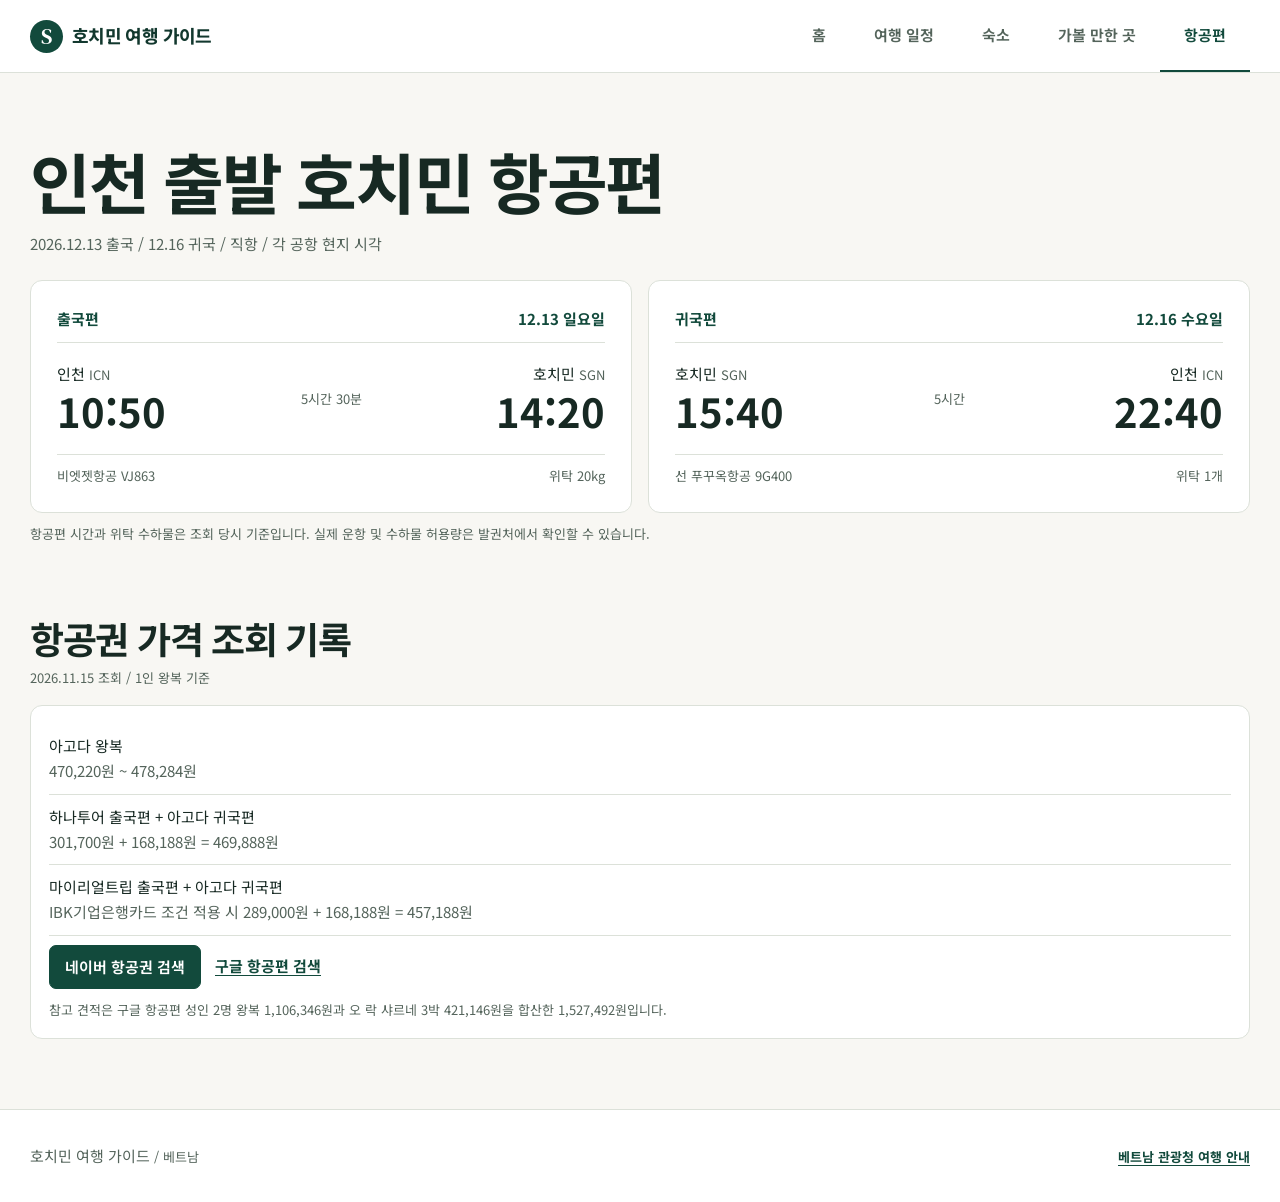
==== docs/flights.html @ 7d4fb08b "feat: 호치민 여행 가이드와 숙소 비교 개편" ====
<!doctype html>
<html lang="ko">
<head>
  <meta charset="utf-8">
  <meta name="viewport" content="width=device-width, initial-scale=1">
  <meta name="description" content="인천과 호치민 왕복 직항의 항공편과 가격 조회 기록입니다.">
  <meta name="robots" content="noindex">
  <meta name="theme-color" content="#f8f7f3">
  <meta property="og:title" content="인천 출발 호치민 항공편 | 호치민 여행 가이드">
  <meta property="og:description" content="인천과 호치민 왕복 직항의 항공편과 가격 조회 기록입니다.">
  <meta property="og:type" content="website">
  <meta property="og:url" content="https://mannomi.github.io/trip/flights.html">
  <meta property="og:image" content="https://mannomi.github.io/trip/assets/saigon-skyline.webp">
  <link rel="canonical" href="https://mannomi.github.io/trip/flights.html">
  <title>인천 출발 호치민 항공편 | 호치민 여행 가이드</title>
  <link rel="icon" href="./assets/favicon.svg" type="image/svg+xml">
  <link rel="preconnect" href="https://fonts.googleapis.com">
  <link rel="preconnect" href="https://fonts.gstatic.com" crossorigin>
  <link href="https://fonts.googleapis.com/css2?family=DM+Serif+Text&amp;family=Noto+Sans+KR:wght@400..800&amp;display=swap" rel="stylesheet">
  <link rel="stylesheet" href="./styles.css?v=5">

</head>
<body>
  <a href="#content" class="skip">본문 바로가기</a>
  <header class="site-header" id="top">
    <div class="shell header-inner">
      <a class="brand" href="./index.html"><span class="brand-mark" aria-hidden="true">S</span> 호치민 여행 가이드</a>
      <nav class="site-nav" aria-label="주 메뉴">
        <a href="./index.html">홈</a>
        <a href="./itinerary.html">여행 일정</a>
        <a href="./hotels.html">숙소</a>
        <a href="./places.html">가볼 만한 곳</a>
        <a href="./flights.html" aria-current="page">항공편</a>
      </nav>
    </div>
  </header>
  <main id="content">
    <section class="shell page-intro" id="flights" aria-labelledby="page-title">
      <h1 id="page-title">인천 출발 호치민 항공편</h1>
      <p>2026.12.13 출국 / 12.16 귀국 / 직항 / 각 공항 현지 시각</p>
    </section>
    <section class="shell" aria-label="왕복 직항 항공편">
      <div class="tickets">
      <article class="ticket">
        <div class="ticket-head"><p>출국편</p><time datetime="2026-12-13">12.13 일요일</time></div>
        <div class="route">
          <div class="airport"><p>인천 <span>ICN</span></p><time datetime="2026-12-13T10:50:00+09:00">10:50</time></div>
          <p class="route-line">5시간 30분</p>
          <div class="airport"><p>호치민 <span>SGN</span></p><time datetime="2026-12-13T14:20:00+07:00">14:20</time></div>
        </div>
        <div class="ticket-foot"><p>비엣젯항공 VJ863</p><p>위탁 20kg</p></div>
      </article>
      <article class="ticket">
        <div class="ticket-head"><p>귀국편</p><time datetime="2026-12-16">12.16 수요일</time></div>
        <div class="route">
          <div class="airport"><p>호치민 <span>SGN</span></p><time datetime="2026-12-16T15:40:00+07:00">15:40</time></div>
          <p class="route-line">5시간</p>
          <div class="airport"><p>인천 <span>ICN</span></p><time datetime="2026-12-16T22:40:00+09:00">22:40</time></div>
        </div>
        <div class="ticket-foot"><p>선 푸꾸옥항공 9G400</p><p>위탁 1개</p></div>
      </article>
      </div>
      <p class="data-note">항공편 시간과 위탁 수하물은 조회 당시 기준입니다. 실제 운항 및 수하물 허용량은 발권처에서 확인할 수 있습니다.</p>
    </section>
    <section class="shell section" aria-labelledby="airfare-title">
      <div class="section-heading"><div><h2 id="airfare-title">항공권 가격 조회 기록</h2><p class="meta">2026.11.15 조회 / 1인 왕복 기준</p></div></div>
      <div class="book-panel fare-body">
        <dl>
          <div><dt>아고다 왕복</dt><dd>470,220원 ~ 478,284원</dd></div>
          <div><dt>하나투어 출국편 + 아고다 귀국편</dt><dd>301,700원 + 168,188원 = 469,888원</dd></div>
          <div><dt>마이리얼트립 출국편 + 아고다 귀국편</dt><dd>IBK기업은행카드 조건 적용 시 289,000원 + 168,188원 = 457,188원</dd></div>
        </dl>
        <div class="actions"><a class="button primary" href="https://flight.naver.com/flights/international/ICN-SGN-20261213/SGN-ICN-20261216?adult=1&amp;isDirect=true&amp;fareType=Y">네이버 항공권 검색</a> <a class="text-link" href="https://www.google.com/travel/flights?q=Flights+to+SGN+from+ICN+from+2026-12-13+through+2026-12-16+for+2+adults&amp;curr=KRW&amp;hl=ko&amp;gl=KR">구글 항공편 검색</a></div>
        <p class="data-note">참고 견적은 구글 항공편 성인 2명 왕복 1,106,346원과 오 락 샤르네 3박 421,146원을 합산한 1,527,492원입니다.</p>
      </div>
    </section>
  </main>
  <footer class="footer">
    <div class="shell footer-inner">
      <p>호치민 여행 가이드 <span class="meta">/ 베트남</span></p>
      <a class="text-link" href="https://vietnam.travel/things-to-do/ho-chi-minh-city-itinerary/">베트남 관광청 여행 안내</a>
    </div>
  </footer>
</body>
</html>
---- docs/styles.css ----
:root {
  color-scheme: light;
  --paper: #f8f7f3;
  --white: #fff;
  --ink: #172923;
  --muted: #54645b;
  --rule: #dce1d9;
  --forest: #124a3c;
  --deep: #12382e;
  --mist: #eaf1e9;
  --orange: #b64a2f;
  --sans: "Noto Sans KR", sans-serif;
  --display: "DM Serif Text", Georgia, serif;
}
*, *::before, *::after { box-sizing: border-box; }
html { scroll-padding-top: 114px; }
body { margin: 0; background: var(--paper); color: var(--ink); font: 400 15px/1.65 var(--sans); word-break: keep-all; }
h1, h2, h3, p, figure, dl, dd { margin: 0; }
h1, h2, h3 { letter-spacing: -.035em; line-height: 1.25; text-wrap: balance; }
h1 { font-size: clamp(37px, 6vw, 66px); }
h2 { font-size: clamp(24px, 4vw, 37px); }
h3 { font-size: clamp(17px, 2.2vw, 23px); }
img { display: block; max-width: 100%; }
a { color: inherit; text-underline-offset: .22em; }
button, select, input { font: inherit; }
button { cursor: pointer; }
[hidden] { display: none !important; }
:focus-visible { outline: 3px solid var(--orange); outline-offset: 3px; }
::selection { color: var(--deep); background: #cfe3d3; }
.shell { width: min(1220px, calc(100% - 40px)); margin-inline: auto; }
.sr-only { position: absolute; width: 1px; height: 1px; overflow: hidden; clip-path: inset(50%); white-space: nowrap; }
.skip { position: fixed; inset: 8px auto auto 12px; z-index: 5; background: var(--white); padding: 10px; transform: translateY(-160%); }
.skip:focus { transform: none; }
.site-header { position: sticky; inset-block-start: 0; z-index: 3; border-bottom: 1px solid var(--rule); background: var(--white); }
.header-inner { display: flex; align-items: center; justify-content: space-between; min-height: 72px; gap: 28px; }
.brand { display: inline-flex; align-items: center; gap: 9px; color: var(--deep); text-decoration: none; white-space: nowrap; font-weight: 750; letter-spacing: -.035em; font-size: 18px; }
.brand-mark { display: grid; place-items: center; width: 33px; height: 33px; border-radius: 50%; background: var(--forest); color: var(--white); font: 22px/1 var(--display); letter-spacing: 0; }
.site-nav { display: flex; align-items: stretch; }
.site-nav a { display: grid; place-items: center; min-height: 72px; padding-inline: clamp(12px, 2vw, 24px); border-bottom: 2px solid transparent; color: var(--muted); font-weight: 650; text-align: center; text-decoration: none; white-space: nowrap; }
.site-nav a:hover, .site-nav a[aria-current="page"] { color: var(--forest); border-bottom-color: var(--forest); }
.button, .chip { display: inline-flex; align-items: center; justify-content: center; min-height: 44px; padding: 8px 15px; text-decoration: none; border-radius: 7px; border: 1px solid var(--rule); font-weight: 650; line-height: 1.3; color: var(--forest); background: var(--white); }
.button:hover, .chip:hover { border-color: var(--forest); }
.button.primary { border-color: var(--forest); background: var(--forest); color: var(--white); }
.button.primary:hover { background: var(--deep); }
.button:disabled { opacity: .55; cursor: default; }
.text-link { display: inline-flex; align-items: center; min-height: 44px; color: var(--forest); font-weight: 700; }
.actions, .jump-links { display: flex; flex-wrap: wrap; gap: 8px 14px; align-items: center; }
.page-intro { padding-block: clamp(29px, 5.5vw, 66px) 24px; }
.page-intro h1 { margin-bottom: 10px; }
.page-intro p, .section-note { color: var(--muted); }
.section { margin-block: clamp(32px, 6vw, 70px); }
.section-heading { display: flex; flex-wrap: wrap; gap: 8px 24px; align-items: baseline; justify-content: space-between; margin-bottom: 17px; }
.section-heading p { margin-top: 6px; }
.page-section { margin-block: 28px 54px; }
.footer { border-top: 1px solid var(--rule); background: var(--white); color: var(--muted); }
.footer-inner { display: flex; justify-content: space-between; align-items: center; gap: 10px 25px; flex-wrap: wrap; padding-block: 24px; }
.footer .text-link { font-size: 13px; }
.meta { color: var(--muted); font-size: 13px; }
.data-note { color: var(--muted); font-size: 13px; margin-top: 10px; }
time, .money { font-variant-numeric: tabular-nums; }

.hero { position: relative; display: grid; align-items: end; isolation: isolate; overflow: hidden; min-height: clamp(430px, 47vw, 590px); margin-top: 20px; border-radius: 14px; color: var(--white); background: var(--deep); }
.hero::after { content: ""; position: absolute; inset: 0; z-index: -1; background: linear-gradient(90deg, #10271eeb 0%, #10271e93 43%, #10271e08 85%); }
.hero img { position: absolute; inset: 0; z-index: -2; width: 100%; height: 100%; object-fit: cover; object-position: 50% 53%; }
.hero-copy { width: min(700px, 100%); padding: clamp(28px, 5.8vw, 76px); }
.hero h1 { margin-bottom: 13px; font-size: clamp(42px, 6.2vw, 79px); text-shadow: 0 2px 20px #10271e72; }
.hero p { max-width: 37ch; color: #f2f5ef; line-height: 1.7; }
.hero .date-line { margin-bottom: 16px; font-weight: 650; }
.hero .actions { margin-top: 26px; }
.hero .primary { color: var(--deep); background: var(--white); border-color: var(--white); }
.hero .primary:hover { background: var(--mist); }
.hero .secondary { color: var(--white); background: #10271e59; border-color: #ffffff9c; }
.trip-overview { display: grid; grid-template-columns: repeat(3,minmax(0,1fr)); margin-top: 15px; background: var(--white); border: 1px solid var(--rule); border-radius: 12px; }
.trip-overview > div { padding: 14px clamp(14px, 3vw, 33px); }
.trip-overview > div + div { border-inline-start: 1px solid var(--rule); }
.trip-overview dt { color: var(--muted); font-size: 13px; }
.trip-overview dd { margin-top: 1px; font-size: clamp(13px, 2vw, 17px); font-weight: 700; }
.home-stay { display: grid; grid-template-columns: minmax(0, 1fr) minmax(0, 1fr); min-height: 280px; overflow: hidden; background: var(--mist); border-radius: 14px; }
.home-stay img { width: 100%; height: 100%; object-fit: cover; }
.home-stay > div { align-self: center; padding: clamp(22px, 5vw, 54px); }
.home-stay p { max-width: 38ch; margin-block: 10px 14px; color: var(--muted); }

.destination-grid { display: grid; grid-template-columns: repeat(3, minmax(0,1fr)); gap: 18px; }
.destination-card { min-width: 0; display: flex; flex-direction: column; overflow: hidden; border: 1px solid var(--rule); border-radius: 13px; background: var(--white); }
.destination-card[hidden] { display: none; }
.photo-link { display: block; text-decoration: none; }
.photo-link:focus-visible { outline-offset: -4px; }
.destination-card .photo-link, .destination-card .cover { display: block; aspect-ratio: 4 / 3; overflow: hidden; background: var(--mist); }
.destination-card img { width: 100%; height: 100%; object-fit: cover; }
.destination-card img[src$="tan-dinh.webp"] { object-position: 50% 17%; }
.destination-copy { padding: 14px 16px 5px; display: flex; flex: 1; flex-direction: column; }
.destination-type { margin-top: 5px; color: var(--orange); font-size: 12px; font-weight: 750; }
.destination-note { flex: 1; margin-top: 7px; color: var(--muted); font-size: 14px; }
.destination-copy .actions { margin-top: 4px; }
.destination-copy .text-link { font-size: 13px; }
.destination-credits { margin-top: 20px; color: var(--muted); }
.destination-credits summary { cursor: pointer; padding-block: 12px; }
.destination-credits ul { padding-inline-start: 20px; }
.destination-extras { display: grid; grid-template-columns: repeat(3,minmax(0,1fr)); padding: 0; gap: 12px 24px; list-style: none; }
.destination-extras li { display: flex; align-items: center; justify-content: space-between; gap: 10px; border-top: 1px solid var(--rule); }
.destination-extras .text-link { font-size: 13px; white-space: nowrap; }

.stay-toolbar { display: flex; flex-wrap: wrap; align-items: center; gap: 8px 16px; background: var(--mist); padding: 12px 16px; border-radius: 12px; }
.stay-toolbar p:first-child { flex: 1 1 150px; font-weight: 700; }
.stay-toolbar .selection-message:empty { display: none; }
.share-url { width: 100%; min-height: 44px; border: 1px solid var(--rule); border-radius: 6px; padding: 6px 12px; }
.stay-picker { padding: 0; border: 0; margin: 0; min-width: 0; }
.stay-grid { display: grid; grid-template-columns: repeat(2, minmax(0,1fr)); gap: 20px; }
.stay-card { min-width: 0; display: flex; flex-direction: column; overflow: hidden; border: 1px solid var(--rule); border-radius: 14px; background: var(--white); }
.stay-card:has(input:checked) { border-color: var(--forest); }
.stay-media { display: grid; grid-template-columns: 3fr 2fr; gap: 3px; min-width: 0; }
.stay-media .photo-link { position: relative; isolation: isolate; display: grid; align-items: end; aspect-ratio: 1.43; background: var(--mist); overflow: hidden; }
.stay-media img { position: absolute; z-index: -1; width: 100%; height: 100%; object-fit: cover; }
.stay-media .photo-link span { justify-self: start; margin: 8px; padding: 3px 7px; border-radius: 4px; background: #10271ee6; color: white; font-size: 11px; }
.stay-media .photo-link + .photo-link { aspect-ratio: auto; }
.stay-card > .stay-body { display: flex; flex: 1; flex-direction: column; padding: 16px clamp(15px, 2.5vw, 25px) 20px; }
.stay-area { color: var(--orange); font-size: 12px; font-weight: 700; margin-top: 4px; }
.stay-body .meta { margin-top: 4px; }
.stay-facts { margin-block: 12px; }
.stay-facts > div { display: grid; grid-template-columns: 44px minmax(0,1fr); gap: 10px; padding-block: 6px; border-top: 1px solid var(--rule); font-size: 13px; }
.stay-facts dt { font-weight: 750; }
.stay-price { display: flex; align-items: baseline; flex-wrap: wrap; gap: 0 9px; margin-top: auto; }
.stay-price strong { color: var(--deep); font-size: clamp(22px, 3.4vw, 33px); letter-spacing: -.035em; }
.stay-body .actions { margin-top: 9px; }
.stay-body .text-link { font-size: 13px; }
.stay-pick { gap: 7px; cursor: pointer; }
.stay-pick input { margin: 0; accent-color: var(--forest); width: 16px; height: 16px; }
.stay-rates, .trip-checklist { display: grid; gap: 8px 16px; padding: 0; list-style: none; }
.stay-rates .text-link { min-height: 44px; }
.stay-rates .money { margin-inline-start: 8px; }
.compare { background: var(--white); border: 1px solid var(--rule); border-radius: 12px; }
.compare summary { min-height: 50px; cursor: pointer; padding: 12px 16px; font-size: 17px; font-weight: 750; }
.compare-content { padding: 0 16px 15px; }
.compare table { width: 100%; border-collapse: collapse; table-layout: fixed; font-size: 14px; }
.compare th, .compare td { padding: 9px 8px; border-bottom: 1px solid var(--rule); text-align: left; vertical-align: top; }
.compare thead th { color: var(--forest); border-bottom-color: var(--forest); }
.compare th:first-child { width: clamp(48px, 20%, 125px); }
.compare th select { width: 100%; min-height: 44px; padding: 4px; border: 1px solid var(--rule); border-radius: 5px; color: var(--forest); background: var(--white); text-overflow: ellipsis; }
.book-panel { background: var(--white); border: 1px solid var(--rule); border-radius: 12px; padding: 18px; }
.book-panel summary { cursor: pointer; padding-block: 9px; }
.capture-grid { display: grid; grid-template-columns: repeat(3,minmax(0,1fr)); gap: 10px; }
.capture-grid img { width: 100%; height: auto; border-radius: 6px; }
.capture-grid figcaption { color: var(--muted); font-size: 13px; margin-top: 4px; }

.timeline { list-style: none; margin: 0; padding: 0; border-bottom: 1px solid var(--rule); }
.timeline li { display: grid; grid-template-columns: 185px minmax(0,1fr); gap: 22px; align-items: start; padding-block: 22px; border-top: 1px solid var(--rule); }
.timeline-date { color: var(--forest); font-weight: 700; }
.timeline-date time { display: block; font-size: 23px; line-height: 1.3; margin-block: 3px; }
.timeline .actions { margin-top: 8px; }
.timeline .text-link { font-size: 13px; }
.day-plan { margin-top: 8px; color: var(--muted); }
.day-plan > div { display: grid; grid-template-columns: 52px 1fr; gap: 10px; padding-block: 5px; }
.day-plan dt { font-weight: 700; }
.tickets { display: grid; grid-template-columns: repeat(2,minmax(0,1fr)); gap: 16px; }
.ticket { padding: clamp(15px, 2.8vw, 26px); background: var(--white); border: 1px solid var(--rule); border-radius: 12px; }
.ticket-head, .ticket-foot { display: flex; justify-content: space-between; flex-wrap: wrap; gap: 5px 12px; }
.ticket-head { border-bottom: 1px solid var(--rule); padding-bottom: 10px; color: var(--forest); font-weight: 700; }
.ticket-foot { color: var(--muted); font-size: 13px; border-top: 1px solid var(--rule); padding-top: 10px; }
.route { display: grid; grid-template-columns: 1fr auto 1fr; align-items: center; gap: clamp(9px, 2vw, 25px); padding-block: 19px; }
.route > :last-child { text-align: right; }
.route time { font-size: clamp(25px, 4vw, 40px); font-weight: 700; line-height: 1.2; }
.airport span, .route-line { color: var(--muted); font-size: 13px; }
.fare-body dl > div { padding-block: 10px; border-bottom: 1px solid var(--rule); }
.fare-body .actions { margin-top: 9px; }
.fare-body dd { color: var(--muted); }
.trip-checklist label { display: flex; align-items: center; min-height: 44px; gap: 10px; cursor: pointer; }
.trip-checklist input { width: 18px; height: 18px; accent-color: var(--forest); }
.photo-dialog { width: min(900px, calc(100% - 24px)); max-height: calc(100dvh - 28px); overflow: auto; border: 1px solid var(--rule); border-radius: 12px; padding: 12px; color: var(--ink); background: var(--white); }
.photo-dialog::backdrop { background: #122820d9; }
.photo-toolbar { display: flex; justify-content: space-between; align-items: center; gap: 14px; margin-bottom: 9px; }
.photo-toolbar h2 { font-size: clamp(17px,3vw,24px); }
.photo-dialog img { width: 100%; max-height: calc(100dvh - 160px); object-fit: contain; }
.original-photo { font-size: 13px; }

@media (max-width: 740px) {
  .shell { width: calc(100% - 32px); }
  .header-inner { min-height: 0; gap: 0; align-items: stretch; flex-direction: column; }
  .brand { min-height: 46px; font-size: 16px; }
  .brand-mark { width: 27px; height: 27px; font-size: 18px; }
  .site-nav { display: grid; grid-template-columns: repeat(3,1fr) minmax(max-content,1.45fr) 1fr; }
  .site-nav a { min-height: 43px; padding-inline: 5px; font-size: 13px; }
  .hero { min-height: 423px; }
  .hero::after { background: linear-gradient(0deg,#0b211af5,#10271e84 55%,#10271e05); }
  .hero img { object-position: 56% center; }
  .destination-grid { grid-template-columns: repeat(2,minmax(0,1fr)); gap: 11px; }
  .destination-copy { padding: 10px 11px 4px; }
  .destination-copy .actions { gap: 0 9px; }
  .destination-note { font-size: 13px; }
  .destination-extras { grid-template-columns: repeat(2,minmax(0,1fr)); }
  .stay-grid, .tickets { grid-template-columns: 1fr; gap: 13px; }
  .home-stay { grid-template-columns: 1fr; }
  .home-stay img { aspect-ratio: 1.75; }
  .timeline li { grid-template-columns: 87px minmax(0,1fr); gap: 10px; }
  .timeline-date time { font-size: 19px; }
}
@media (max-width: 380px) {
  .shell { width: calc(100% - 24px); }
  .site-nav a { font-size: 12px; }
  .destination-grid { grid-template-columns: 1fr; }
  .destination-extras { grid-template-columns: 1fr; }
  .compare-content { padding-inline: 7px; }
  .compare th, .compare td { padding-inline: 4px; font-size: 12px; }
  .timeline li { display: block; }
  .timeline-date { display: flex; gap: 8px; align-items: baseline; margin-bottom: 4px; }
  .capture-grid { grid-template-columns: 1fr; }
}

.hero-credit { margin-top: 7px; color: var(--muted); font-size: 11px; }
.stay-price { margin-top: 9px; }
.compare-content { padding-top: 9px; }
@media (max-width: 740px) {
  .compare th:first-child { width: 21%; }
  .compare th select { font-size: 12px; }
  .compare th, .compare td { padding-inline: 5px; }
}
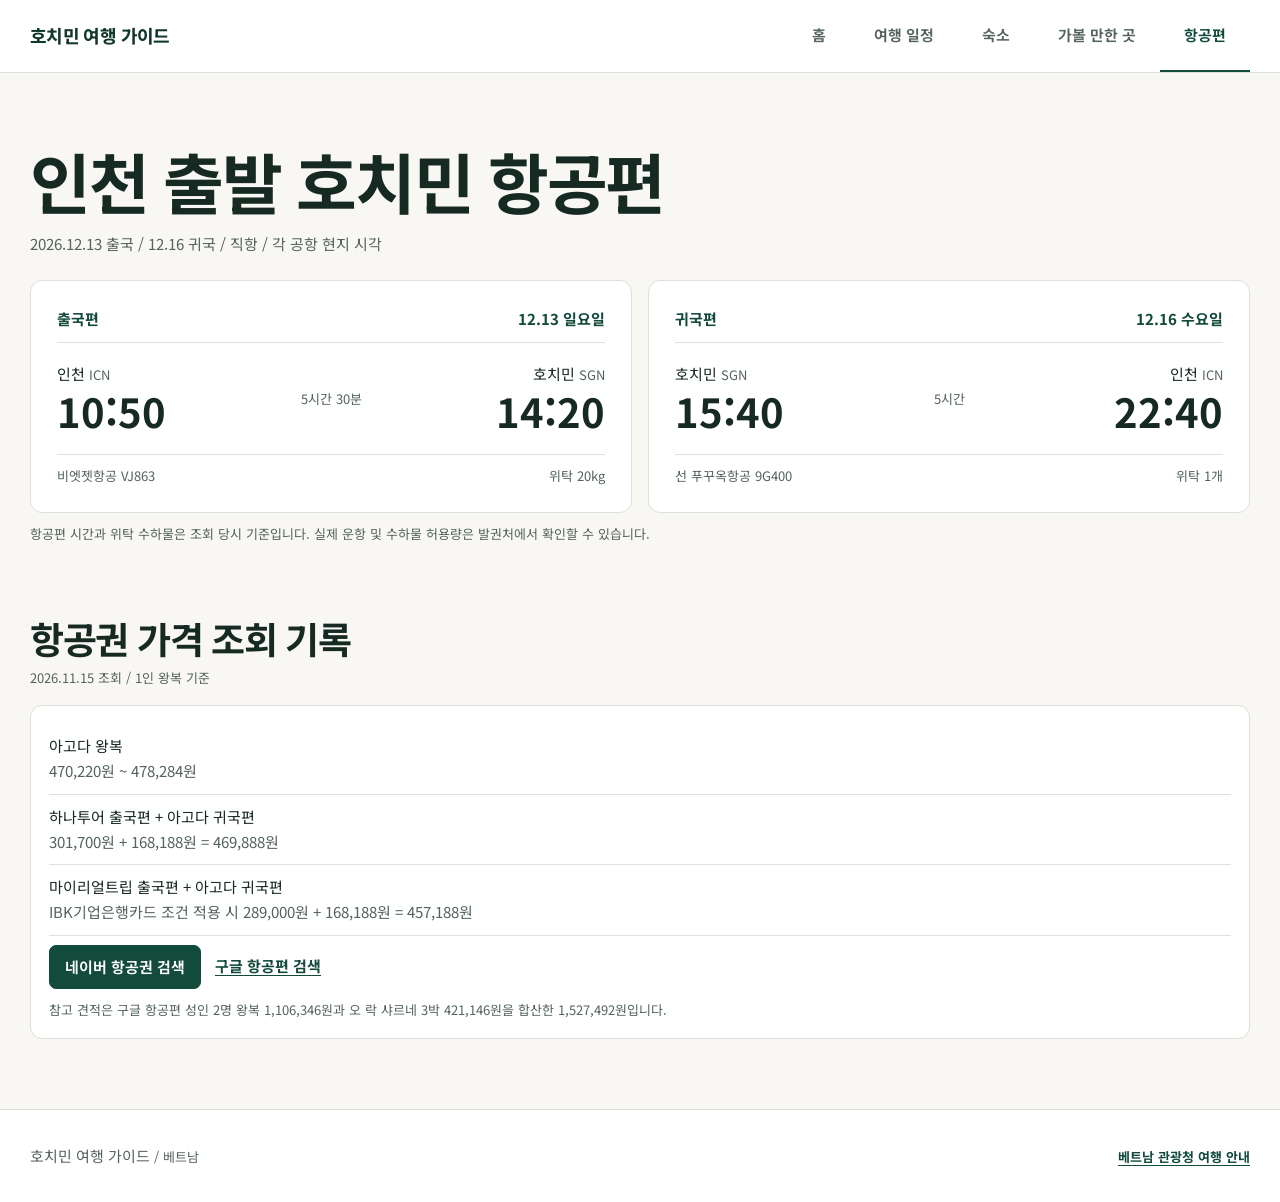
==== commit 4d29a4c9: "style: 상단 아이콘 제거 및 여행 일정 제목 크기 조정" ====
--- a/docs/flights.html
+++ b/docs/flights.html
@@ -16,15 +16,15 @@
   <link rel="icon" href="./assets/favicon.svg" type="image/svg+xml">
   <link rel="preconnect" href="https://fonts.googleapis.com">
   <link rel="preconnect" href="https://fonts.gstatic.com" crossorigin>
-  <link href="https://fonts.googleapis.com/css2?family=DM+Serif+Text&amp;family=Noto+Sans+KR:wght@400..800&amp;display=swap" rel="stylesheet">
-  <link rel="stylesheet" href="./styles.css?v=5">
+  <link href="https://fonts.googleapis.com/css2?family=Noto+Sans+KR:wght@400..800&amp;display=swap" rel="stylesheet">
+  <link rel="stylesheet" href="./styles.css?v=6">
 
 </head>
 <body>
   <a href="#content" class="skip">본문 바로가기</a>
   <header class="site-header" id="top">
     <div class="shell header-inner">
-      <a class="brand" href="./index.html"><span class="brand-mark" aria-hidden="true">S</span> 호치민 여행 가이드</a>
+      <a class="brand" href="./index.html">호치민 여행 가이드</a>
       <nav class="site-nav" aria-label="주 메뉴">
         <a href="./index.html">홈</a>
         <a href="./itinerary.html">여행 일정</a>
--- a/docs/styles.css
+++ b/docs/styles.css
@@ -10,7 +10,6 @@
   --mist: #eaf1e9;
   --orange: #b64a2f;
   --sans: "Noto Sans KR", sans-serif;
-  --display: "DM Serif Text", Georgia, serif;
 }
 *, *::before, *::after { box-sizing: border-box; }
 html { scroll-padding-top: 114px; }
@@ -33,8 +32,7 @@
 .skip:focus { transform: none; }
 .site-header { position: sticky; inset-block-start: 0; z-index: 3; border-bottom: 1px solid var(--rule); background: var(--white); }
 .header-inner { display: flex; align-items: center; justify-content: space-between; min-height: 72px; gap: 28px; }
-.brand { display: inline-flex; align-items: center; gap: 9px; color: var(--deep); text-decoration: none; white-space: nowrap; font-weight: 750; letter-spacing: -.035em; font-size: 18px; }
-.brand-mark { display: grid; place-items: center; width: 33px; height: 33px; border-radius: 50%; background: var(--forest); color: var(--white); font: 22px/1 var(--display); letter-spacing: 0; }
+.brand { display: inline-flex; align-items: center; color: var(--deep); text-decoration: none; white-space: nowrap; font-weight: 750; letter-spacing: -.035em; font-size: 18px; }
 .site-nav { display: flex; align-items: stretch; }
 .site-nav a { display: grid; place-items: center; min-height: 72px; padding-inline: clamp(12px, 2vw, 24px); border-bottom: 2px solid transparent; color: var(--muted); font-weight: 650; text-align: center; text-decoration: none; white-space: nowrap; }
 .site-nav a:hover, .site-nav a[aria-current="page"] { color: var(--forest); border-bottom-color: var(--forest); }
@@ -142,10 +140,12 @@
 .capture-grid img { width: 100%; height: auto; border-radius: 6px; }
 .capture-grid figcaption { color: var(--muted); font-size: 13px; margin-top: 4px; }
 
+.itinerary-page h1 { font-size: clamp(28px, 4.6vw, 44px); }
+.itinerary-page h2 { font-size: clamp(19px, 2.6vw, 26px); }
 .timeline { list-style: none; margin: 0; padding: 0; border-bottom: 1px solid var(--rule); }
 .timeline li { display: grid; grid-template-columns: 185px minmax(0,1fr); gap: 22px; align-items: start; padding-block: 22px; border-top: 1px solid var(--rule); }
 .timeline-date { color: var(--forest); font-weight: 700; }
-.timeline-date time { display: block; font-size: 23px; line-height: 1.3; margin-block: 3px; }
+.timeline-date time { display: block; font-size: clamp(17px, 2.2vw, 20px); line-height: 1.3; margin-block: 3px; }
 .timeline .actions { margin-top: 8px; }
 .timeline .text-link { font-size: 13px; }
 .day-plan { margin-top: 8px; color: var(--muted); }
@@ -176,7 +176,6 @@
   .shell { width: calc(100% - 32px); }
   .header-inner { min-height: 0; gap: 0; align-items: stretch; flex-direction: column; }
   .brand { min-height: 46px; font-size: 16px; }
-  .brand-mark { width: 27px; height: 27px; font-size: 18px; }
   .site-nav { display: grid; grid-template-columns: repeat(3,1fr) minmax(max-content,1.45fr) 1fr; }
   .site-nav a { min-height: 43px; padding-inline: 5px; font-size: 13px; }
   .hero { min-height: 423px; }
@@ -191,7 +190,6 @@
   .home-stay { grid-template-columns: 1fr; }
   .home-stay img { aspect-ratio: 1.75; }
   .timeline li { grid-template-columns: 87px minmax(0,1fr); gap: 10px; }
-  .timeline-date time { font-size: 19px; }
 }
 @media (max-width: 380px) {
   .shell { width: calc(100% - 24px); }
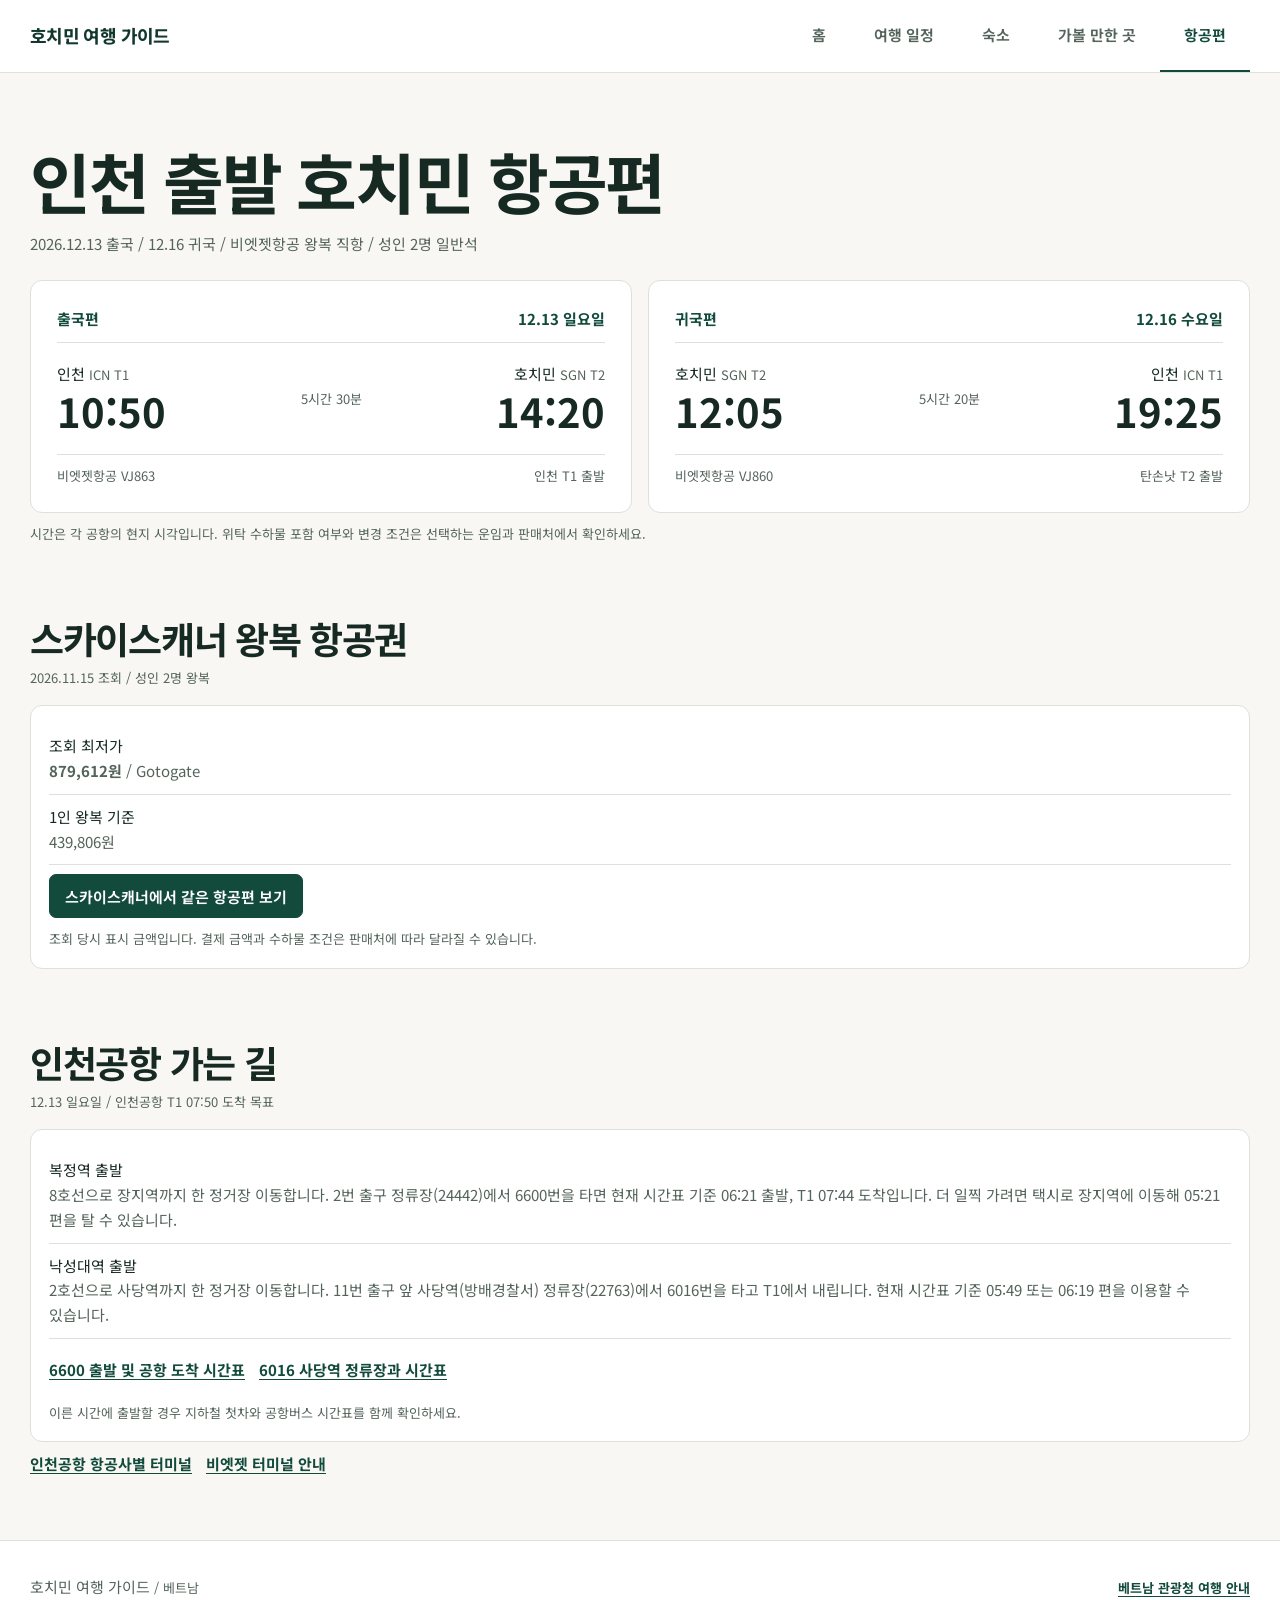
==== commit b260d4c3: "feat: 호치민 여행 동선과 왕복 항공편 업데이트" ====
--- a/docs/flights.html
+++ b/docs/flights.html
@@ -3,11 +3,11 @@
 <head>
   <meta charset="utf-8">
   <meta name="viewport" content="width=device-width, initial-scale=1">
-  <meta name="description" content="인천과 호치민 왕복 직항의 항공편과 가격 조회 기록입니다.">
+  <meta name="description" content="2026년 12월 13일부터 16일까지 인천과 호치민을 오가는 비엣젯항공 왕복 직항 안내입니다.">
   <meta name="robots" content="noindex">
   <meta name="theme-color" content="#f8f7f3">
   <meta property="og:title" content="인천 출발 호치민 항공편 | 호치민 여행 가이드">
-  <meta property="og:description" content="인천과 호치민 왕복 직항의 항공편과 가격 조회 기록입니다.">
+  <meta property="og:description" content="2026년 12월 13일부터 16일까지 인천과 호치민을 오가는 비엣젯항공 왕복 직항 안내입니다.">
   <meta property="og:type" content="website">
   <meta property="og:url" content="https://mannomi.github.io/trip/flights.html">
   <meta property="og:image" content="https://mannomi.github.io/trip/assets/saigon-skyline.webp">
@@ -37,42 +37,55 @@
   <main id="content">
     <section class="shell page-intro" id="flights" aria-labelledby="page-title">
       <h1 id="page-title">인천 출발 호치민 항공편</h1>
-      <p>2026.12.13 출국 / 12.16 귀국 / 직항 / 각 공항 현지 시각</p>
+      <p>2026.12.13 출국 / 12.16 귀국 / 비엣젯항공 왕복 직항 / 성인 2명 일반석</p>
     </section>
     <section class="shell" aria-label="왕복 직항 항공편">
       <div class="tickets">
       <article class="ticket">
         <div class="ticket-head"><p>출국편</p><time datetime="2026-12-13">12.13 일요일</time></div>
         <div class="route">
-          <div class="airport"><p>인천 <span>ICN</span></p><time datetime="2026-12-13T10:50:00+09:00">10:50</time></div>
+          <div class="airport"><p>인천 <span>ICN T1</span></p><time datetime="2026-12-13T10:50:00+09:00">10:50</time></div>
           <p class="route-line">5시간 30분</p>
-          <div class="airport"><p>호치민 <span>SGN</span></p><time datetime="2026-12-13T14:20:00+07:00">14:20</time></div>
+          <div class="airport"><p>호치민 <span>SGN T2</span></p><time datetime="2026-12-13T14:20:00+07:00">14:20</time></div>
         </div>
-        <div class="ticket-foot"><p>비엣젯항공 VJ863</p><p>위탁 20kg</p></div>
+        <div class="ticket-foot"><p>비엣젯항공 VJ863</p><p>인천 T1 출발</p></div>
       </article>
       <article class="ticket">
         <div class="ticket-head"><p>귀국편</p><time datetime="2026-12-16">12.16 수요일</time></div>
         <div class="route">
-          <div class="airport"><p>호치민 <span>SGN</span></p><time datetime="2026-12-16T15:40:00+07:00">15:40</time></div>
-          <p class="route-line">5시간</p>
-          <div class="airport"><p>인천 <span>ICN</span></p><time datetime="2026-12-16T22:40:00+09:00">22:40</time></div>
+          <div class="airport"><p>호치민 <span>SGN T2</span></p><time datetime="2026-12-16T12:05:00+07:00">12:05</time></div>
+          <p class="route-line">5시간 20분</p>
+          <div class="airport"><p>인천 <span>ICN T1</span></p><time datetime="2026-12-16T19:25:00+09:00">19:25</time></div>
         </div>
-        <div class="ticket-foot"><p>선 푸꾸옥항공 9G400</p><p>위탁 1개</p></div>
+        <div class="ticket-foot"><p>비엣젯항공 VJ860</p><p>탄손낫 T2 출발</p></div>
       </article>
       </div>
-      <p class="data-note">항공편 시간과 위탁 수하물은 조회 당시 기준입니다. 실제 운항 및 수하물 허용량은 발권처에서 확인할 수 있습니다.</p>
+      <p class="data-note">시간은 각 공항의 현지 시각입니다. 위탁 수하물 포함 여부와 변경 조건은 선택하는 운임과 판매처에서 확인하세요.</p>
     </section>
     <section class="shell section" aria-labelledby="airfare-title">
-      <div class="section-heading"><div><h2 id="airfare-title">항공권 가격 조회 기록</h2><p class="meta">2026.11.15 조회 / 1인 왕복 기준</p></div></div>
+      <div class="section-heading">
+        <div><h2 id="airfare-title">스카이스캐너 왕복 항공권</h2><p class="meta">2026.11.15 조회 / 성인 2명 왕복</p></div>
+      </div>
       <div class="book-panel fare-body">
         <dl>
-          <div><dt>아고다 왕복</dt><dd>470,220원 ~ 478,284원</dd></div>
-          <div><dt>하나투어 출국편 + 아고다 귀국편</dt><dd>301,700원 + 168,188원 = 469,888원</dd></div>
-          <div><dt>마이리얼트립 출국편 + 아고다 귀국편</dt><dd>IBK기업은행카드 조건 적용 시 289,000원 + 168,188원 = 457,188원</dd></div>
+          <div><dt>조회 최저가</dt><dd><strong class="money">879,612원</strong> / Gotogate</dd></div>
+          <div><dt>1인 왕복 기준</dt><dd>439,806원</dd></div>
         </dl>
-        <div class="actions"><a class="button primary" href="https://flight.naver.com/flights/international/ICN-SGN-20261213/SGN-ICN-20261216?adult=1&amp;isDirect=true&amp;fareType=Y">네이버 항공권 검색</a> <a class="text-link" href="https://www.google.com/travel/flights?q=Flights+to+SGN+from+ICN+from+2026-12-13+through+2026-12-16+for+2+adults&amp;curr=KRW&amp;hl=ko&amp;gl=KR">구글 항공편 검색</a></div>
-        <p class="data-note">참고 견적은 구글 항공편 성인 2명 왕복 1,106,346원과 오 락 샤르네 3박 421,146원을 합산한 1,527,492원입니다.</p>
+        <div class="actions"><a class="button primary" href="https://www.skyscanner.co.kr/transport/flights/sela/sgn/261213/261216/itinerary/H4sIAAAAAAAA_-Py5fLm4uLisDQ1Mzc2M7UUgrGNzS2luDle8QvwSPAqcGkYKcE5fBoiWmy6xobmBqZGUNqK2cLM2IHRi4EL2TigEUJIRsOME1Dg0WBVgnOENSSxGWcAMg4Aap3TZp4AAAA=?adultsv2=2&amp;cabinclass=economy&amp;childrenv2=&amp;ref=home&amp;rtn=1&amp;outboundaltsenabled=false&amp;inboundaltsenabled=false&amp;departure-times=480-810,690-1050&amp;preferdirects=false">스카이스캐너에서 같은 항공편 보기</a></div>
+        <p class="data-note">조회 당시 표시 금액입니다. 결제 금액과 수하물 조건은 판매처에 따라 달라질 수 있습니다.</p>
       </div>
+    </section>
+    <section class="shell page-section" id="airport-bus" aria-labelledby="airport-bus-title">
+      <div class="section-heading"><div><h2 id="airport-bus-title">인천공항 가는 길</h2><p class="meta">12.13 일요일 / 인천공항 T1 07:50 도착 목표</p></div></div>
+      <div class="book-panel fare-body">
+        <dl>
+          <div><dt>복정역 출발</dt><dd>8호선으로 장지역까지 한 정거장 이동합니다. 2번 출구 정류장(24442)에서 6600번을 타면 현재 시간표 기준 06:21 출발, T1 07:44 도착입니다. 더 일찍 가려면 택시로 장지역에 이동해 05:21 편을 탈 수 있습니다.</dd></div>
+          <div><dt>낙성대역 출발</dt><dd>2호선으로 사당역까지 한 정거장 이동합니다. 11번 출구 앞 사당역(방배경찰서) 정류장(22763)에서 6016번을 타고 T1에서 내립니다. 현재 시간표 기준 05:49 또는 06:19 편을 이용할 수 있습니다.</dd></div>
+        </dl>
+        <div class="actions"><a class="text-link" href="https://www.seoulairbus.com/timetableAll/7/0">6600 출발 및 공항 도착 시간표</a> <a class="text-link" href="https://www.airportlimousine.co.kr/sub/sub01.php?cat_no=22">6016 사당역 정류장과 시간표</a></div>
+        <p class="data-note">이른 시간에 출발할 경우 지하철 첫차와 공항버스 시간표를 함께 확인하세요.</p>
+      </div>
+      <div class="actions"><a class="text-link" href="https://www.airport.kr/ap_ko/881/subview.do">인천공항 항공사별 터미널</a> <a class="text-link" href="https://seo.vietjetair.com/en/pages/to-have-a-good-flight-1599448842652/airports-and-terminals-operated-by-vietjet-1794198027254">비엣젯 터미널 안내</a></div>
     </section>
   </main>
   <footer class="footer">
--- a/docs/styles.css
+++ b/docs/styles.css
@@ -111,6 +111,25 @@
 .stay-media img { position: absolute; z-index: -1; width: 100%; height: 100%; object-fit: cover; }
 .stay-media .photo-link span { justify-self: start; margin: 8px; padding: 3px 7px; border-radius: 4px; background: #10271ee6; color: white; font-size: 11px; }
 .stay-media .photo-link + .photo-link { aspect-ratio: auto; }
+.stay-gallery { margin-top: 15px; min-width: 0; }
+.stay-gallery-heading { display: flex; flex-wrap: wrap; justify-content: space-between; align-items: baseline; gap: 2px 10px; margin-bottom: 7px; }
+.stay-gallery-heading strong { color: var(--forest); font-size: 14px; }
+.stay-gallery-heading .meta { margin: 0; font-size: 12px; }
+.stay-gallery-photos {
+  display: grid;
+  grid-auto-flow: column;
+  grid-auto-columns: 40%;
+  gap: 9px;
+  overflow-x: auto;
+  padding-bottom: 7px;
+  scroll-snap-type: x proximity;
+  scrollbar-width: thin;
+  scrollbar-color: var(--muted) var(--mist);
+}
+.stay-gallery-photos figure { min-width: 0; scroll-snap-align: start; }
+.stay-gallery-photos .photo-link { border-radius: 7px; overflow: hidden; background: var(--mist); }
+.stay-gallery-photos img { width: 100%; aspect-ratio: 3 / 2; object-fit: cover; }
+.stay-gallery-photos figcaption { margin-top: 4px; color: var(--muted); font-size: 12px; line-height: 1.4; }
 .stay-card > .stay-body { display: flex; flex: 1; flex-direction: column; padding: 16px clamp(15px, 2.5vw, 25px) 20px; }
 .stay-area { color: var(--orange); font-size: 12px; font-weight: 700; margin-top: 4px; }
 .stay-body .meta { margin-top: 4px; }
@@ -126,14 +145,6 @@
 .stay-rates, .trip-checklist { display: grid; gap: 8px 16px; padding: 0; list-style: none; }
 .stay-rates .text-link { min-height: 44px; }
 .stay-rates .money { margin-inline-start: 8px; }
-.compare { background: var(--white); border: 1px solid var(--rule); border-radius: 12px; }
-.compare summary { min-height: 50px; cursor: pointer; padding: 12px 16px; font-size: 17px; font-weight: 750; }
-.compare-content { padding: 0 16px 15px; }
-.compare table { width: 100%; border-collapse: collapse; table-layout: fixed; font-size: 14px; }
-.compare th, .compare td { padding: 9px 8px; border-bottom: 1px solid var(--rule); text-align: left; vertical-align: top; }
-.compare thead th { color: var(--forest); border-bottom-color: var(--forest); }
-.compare th:first-child { width: clamp(48px, 20%, 125px); }
-.compare th select { width: 100%; min-height: 44px; padding: 4px; border: 1px solid var(--rule); border-radius: 5px; color: var(--forest); background: var(--white); text-overflow: ellipsis; }
 .book-panel { background: var(--white); border: 1px solid var(--rule); border-radius: 12px; padding: 18px; }
 .book-panel summary { cursor: pointer; padding-block: 9px; }
 .capture-grid { display: grid; grid-template-columns: repeat(3,minmax(0,1fr)); gap: 10px; }
@@ -170,6 +181,8 @@
 .photo-toolbar { display: flex; justify-content: space-between; align-items: center; gap: 14px; margin-bottom: 9px; }
 .photo-toolbar h2 { font-size: clamp(17px,3vw,24px); }
 .photo-dialog img { width: 100%; max-height: calc(100dvh - 160px); object-fit: contain; }
+.photo-navigation { display: flex; justify-content: space-between; align-items: center; gap: 8px; margin-top: 8px; }
+.photo-dialog:has(.photo-navigation:not([hidden])) img { max-height: calc(100dvh - 220px); }
 .original-photo { font-size: 13px; }
 
 @media (max-width: 740px) {
@@ -187,6 +200,7 @@
   .destination-note { font-size: 13px; }
   .destination-extras { grid-template-columns: repeat(2,minmax(0,1fr)); }
   .stay-grid, .tickets { grid-template-columns: 1fr; gap: 13px; }
+  .stay-gallery-photos { grid-auto-columns: clamp(145px, 56%, 220px); }
   .home-stay { grid-template-columns: 1fr; }
   .home-stay img { aspect-ratio: 1.75; }
   .timeline li { grid-template-columns: 87px minmax(0,1fr); gap: 10px; }
@@ -196,8 +210,6 @@
   .site-nav a { font-size: 12px; }
   .destination-grid { grid-template-columns: 1fr; }
   .destination-extras { grid-template-columns: 1fr; }
-  .compare-content { padding-inline: 7px; }
-  .compare th, .compare td { padding-inline: 4px; font-size: 12px; }
   .timeline li { display: block; }
   .timeline-date { display: flex; gap: 8px; align-items: baseline; margin-bottom: 4px; }
   .capture-grid { grid-template-columns: 1fr; }
@@ -205,9 +217,3 @@
 
 .hero-credit { margin-top: 7px; color: var(--muted); font-size: 11px; }
 .stay-price { margin-top: 9px; }
-.compare-content { padding-top: 9px; }
-@media (max-width: 740px) {
-  .compare th:first-child { width: 21%; }
-  .compare th select { font-size: 12px; }
-  .compare th, .compare td { padding-inline: 5px; }
-}
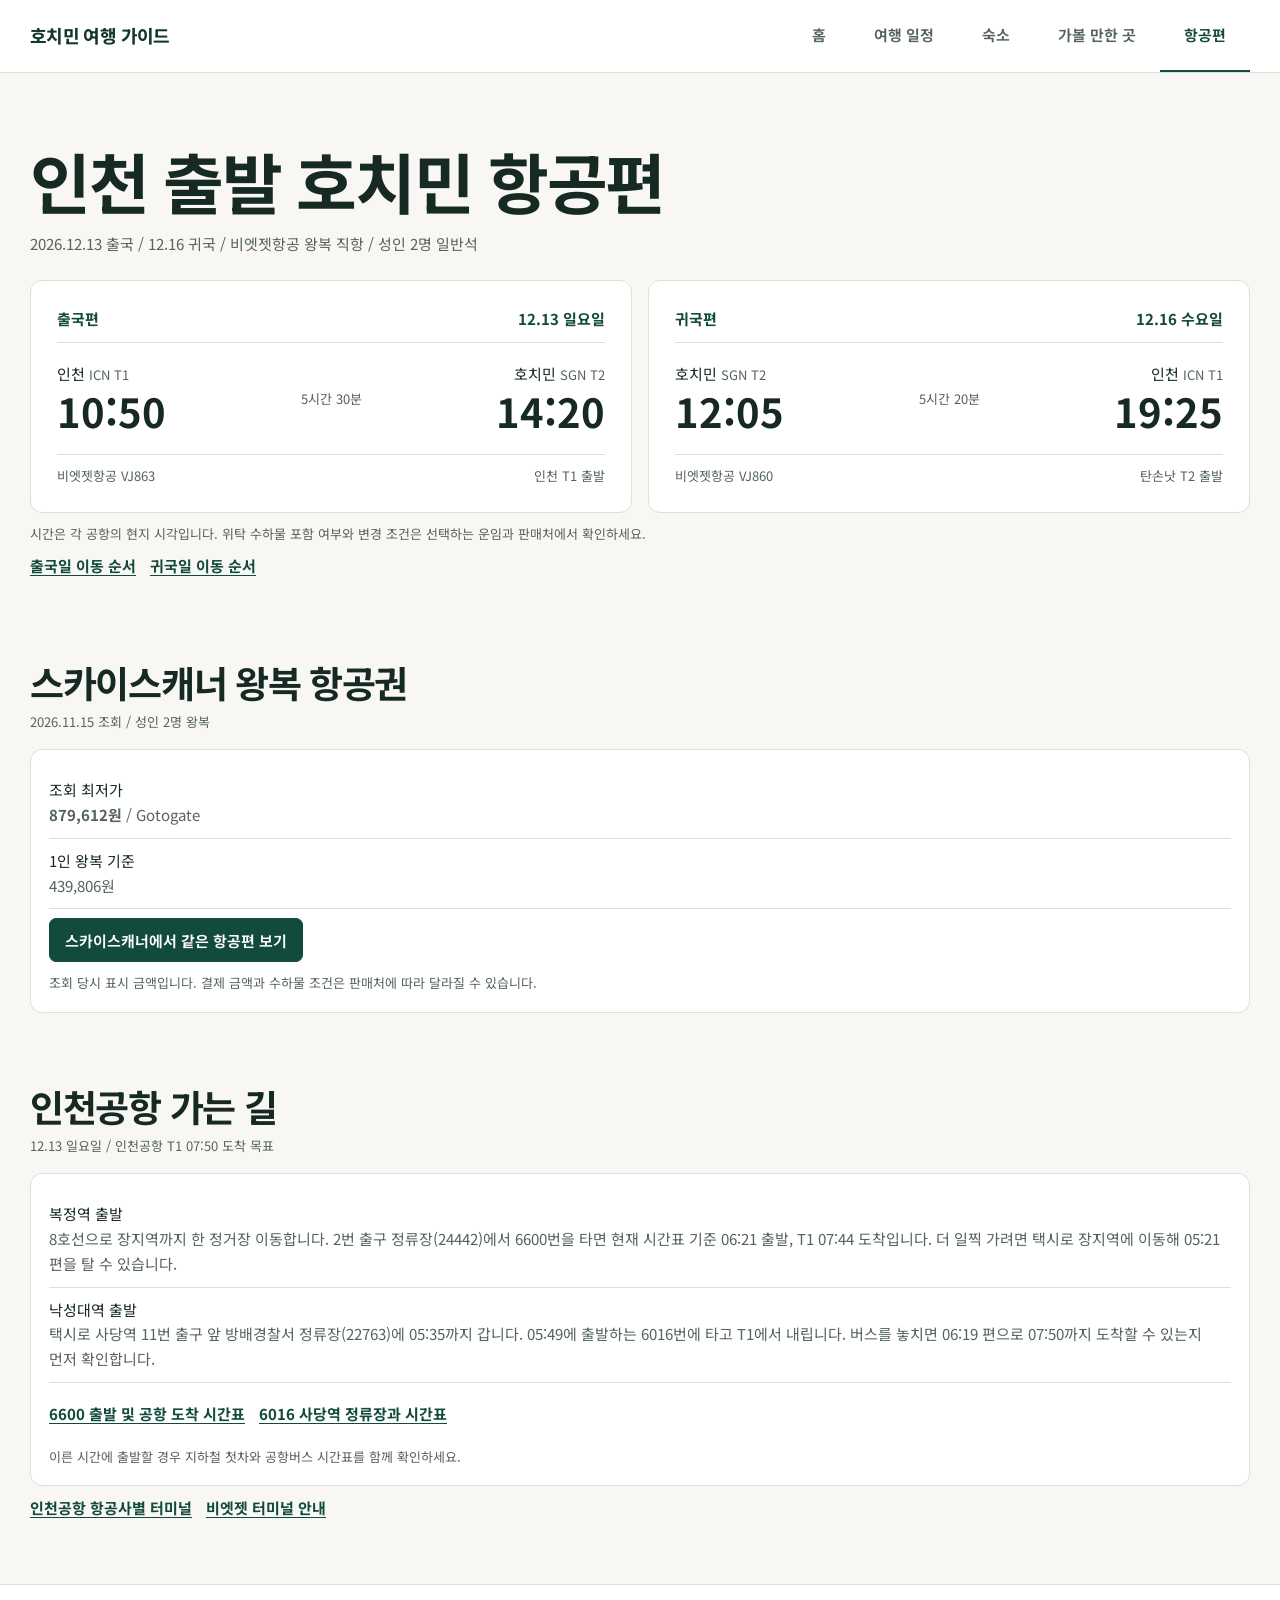
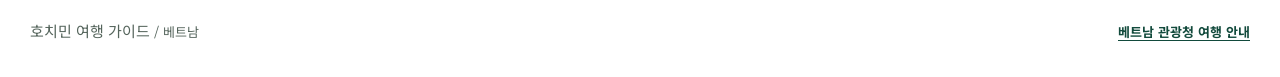
==== commit 07c9e89c: "feat: 호치민 여행 일정에 시간별 이동 안내 추가" ====
--- a/docs/flights.html
+++ b/docs/flights.html
@@ -61,6 +61,10 @@
       </article>
       </div>
       <p class="data-note">시간은 각 공항의 현지 시각입니다. 위탁 수하물 포함 여부와 변경 조건은 선택하는 운임과 판매처에서 확인하세요.</p>
+      <div class="actions">
+        <a class="text-link" href="./itinerary.html#day-1">출국일 이동 순서</a>
+        <a class="text-link" href="./itinerary.html#day-4">귀국일 이동 순서</a>
+      </div>
     </section>
     <section class="shell section" aria-labelledby="airfare-title">
       <div class="section-heading">
@@ -80,7 +84,7 @@
       <div class="book-panel fare-body">
         <dl>
           <div><dt>복정역 출발</dt><dd>8호선으로 장지역까지 한 정거장 이동합니다. 2번 출구 정류장(24442)에서 6600번을 타면 현재 시간표 기준 06:21 출발, T1 07:44 도착입니다. 더 일찍 가려면 택시로 장지역에 이동해 05:21 편을 탈 수 있습니다.</dd></div>
-          <div><dt>낙성대역 출발</dt><dd>2호선으로 사당역까지 한 정거장 이동합니다. 11번 출구 앞 사당역(방배경찰서) 정류장(22763)에서 6016번을 타고 T1에서 내립니다. 현재 시간표 기준 05:49 또는 06:19 편을 이용할 수 있습니다.</dd></div>
+          <div><dt>낙성대역 출발</dt><dd>택시로 사당역 11번 출구 앞 방배경찰서 정류장(22763)에 05:35까지 갑니다. 05:49에 출발하는 6016번에 타고 T1에서 내립니다. 버스를 놓치면 06:19 편으로 07:50까지 도착할 수 있는지 먼저 확인합니다.</dd></div>
         </dl>
         <div class="actions"><a class="text-link" href="https://www.seoulairbus.com/timetableAll/7/0">6600 출발 및 공항 도착 시간표</a> <a class="text-link" href="https://www.airportlimousine.co.kr/sub/sub01.php?cat_no=22">6016 사당역 정류장과 시간표</a></div>
         <p class="data-note">이른 시간에 출발할 경우 지하철 첫차와 공항버스 시간표를 함께 확인하세요.</p>
--- a/docs/styles.css
+++ b/docs/styles.css
@@ -153,15 +153,43 @@
 
 .itinerary-page h1 { font-size: clamp(28px, 4.6vw, 44px); }
 .itinerary-page h2 { font-size: clamp(19px, 2.6vw, 26px); }
-.timeline { list-style: none; margin: 0; padding: 0; border-bottom: 1px solid var(--rule); }
-.timeline li { display: grid; grid-template-columns: 185px minmax(0,1fr); gap: 22px; align-items: start; padding-block: 22px; border-top: 1px solid var(--rule); }
-.timeline-date { color: var(--forest); font-weight: 700; }
-.timeline-date time { display: block; font-size: clamp(17px, 2.2vw, 20px); line-height: 1.3; margin-block: 3px; }
-.timeline .actions { margin-top: 8px; }
-.timeline .text-link { font-size: 13px; }
-.day-plan { margin-top: 8px; color: var(--muted); }
-.day-plan > div { display: grid; grid-template-columns: 52px 1fr; gap: 10px; padding-block: 5px; }
-.day-plan dt { font-weight: 700; }
+.itinerary-page .shell { max-width: 780px; }
+.itinerary-page .page-intro { padding-block: clamp(20px, 4vw, 48px) 14px; }
+.itinerary-layout { padding-bottom: 44px; overflow-wrap: anywhere; }
+.trip-dates { position: sticky; top: 73px; z-index: 2; display: grid; grid-template-columns: repeat(5,minmax(0,1fr)); gap: 5px; padding-block: 8px; background: var(--paper); }
+.trip-dates .chip { padding-inline: 3px; font-size: clamp(11px, 2.7vw, 15px); white-space: nowrap; }
+.trip-dates .chip[aria-current] { color: var(--white); background: var(--forest); border-color: var(--forest); }
+.trip-day, .trip-help { scroll-margin-top: 46px; }
+.trip-day + .trip-day, .trip-help { margin-top: 18px; }
+.trip-day[hidden] + .trip-day { margin-top: 0; }
+.trip-lead { padding: clamp(15px, 3vw, 24px); border-radius: 12px; color: var(--white); background: var(--deep); }
+.trip-lead p, .trip-panel p + p { margin-top: 6px; }
+.trip-lead .milestone { color: #f6d78b; font-weight: 750; }
+.trip-lead .next-status { font-weight: 700; }
+.trip-panel { padding: clamp(12px, 3vw, 20px); margin-top: 12px; }
+.trip-panel h3 { font-size: clamp(16px, 2.5vw, 19px); margin-bottom: 4px; }
+.trip-panel .actions { margin-block: 6px 0; gap: 5px 8px; }
+.trip-panel .actions a { display: inline-flex; align-items: center; min-height: 44px; padding: 4px 9px; border-radius: 6px; color: var(--deep); background: var(--mist); text-decoration: none; font-size: 13px; font-weight: 700; }
+.trip-panel .actions a:hover { text-decoration: underline; }
+.trip-fallback { background: #fff2d7; border-color: #ead4a2; }
+.trip-steps, .itinerary-page .trip-checklist { list-style: none; padding: 0; margin: 10px 0 0; }
+.itinerary-page .trip-checklist { gap: 0; }
+.trip-steps li, .itinerary-page .trip-checklist li { padding-block: 12px; border-top: 1px solid var(--rule); }
+.trip-steps li:last-child, .itinerary-page .trip-checklist li:last-child { padding-bottom: 0; }
+.trip-steps li { display: grid; grid-template-columns: 56px minmax(0,1fr); align-items: start; gap: 8px; }
+.trip-clock { width: fit-content; padding: 2px 5px; color: var(--forest); font-weight: 750; }
+.trip-clock small { display: block; font-size: 11px; font-weight: 600; }
+.trip-steps [aria-current="step"] .trip-clock { border-radius: 6px; color: var(--white); background: var(--forest); }
+.trip-address { font-weight: 700; user-select: all; }
+.trip-help summary, .trip-options summary { font-weight: 700; }
+#checklist-progress { margin-left: 4px; }
+@media print {
+  body:has(.itinerary-page) .site-header, .itinerary-page .trip-dates { display: none; }
+  .itinerary-page .trip-day[hidden] { display: block !important; }
+  .trip-lead { background: transparent; color: var(--ink); }
+  .trip-lead .milestone { color: var(--ink); }
+  .trip-steps li, .trip-checklist li { break-inside: avoid; }
+}
 .tickets { display: grid; grid-template-columns: repeat(2,minmax(0,1fr)); gap: 16px; }
 .ticket { padding: clamp(15px, 2.8vw, 26px); background: var(--white); border: 1px solid var(--rule); border-radius: 12px; }
 .ticket-head, .ticket-foot { display: flex; justify-content: space-between; flex-wrap: wrap; gap: 5px 12px; }
@@ -191,6 +219,7 @@
   .brand { min-height: 46px; font-size: 16px; }
   .site-nav { display: grid; grid-template-columns: repeat(3,1fr) minmax(max-content,1.45fr) 1fr; }
   .site-nav a { min-height: 43px; padding-inline: 5px; font-size: 13px; }
+  .trip-dates { top: 90px; }
   .hero { min-height: 423px; }
   .hero::after { background: linear-gradient(0deg,#0b211af5,#10271e84 55%,#10271e05); }
   .hero img { object-position: 56% center; }
@@ -203,15 +232,12 @@
   .stay-gallery-photos { grid-auto-columns: clamp(145px, 56%, 220px); }
   .home-stay { grid-template-columns: 1fr; }
   .home-stay img { aspect-ratio: 1.75; }
-  .timeline li { grid-template-columns: 87px minmax(0,1fr); gap: 10px; }
 }
 @media (max-width: 380px) {
   .shell { width: calc(100% - 24px); }
   .site-nav a { font-size: 12px; }
   .destination-grid { grid-template-columns: 1fr; }
   .destination-extras { grid-template-columns: 1fr; }
-  .timeline li { display: block; }
-  .timeline-date { display: flex; gap: 8px; align-items: baseline; margin-bottom: 4px; }
   .capture-grid { grid-template-columns: 1fr; }
 }
 
